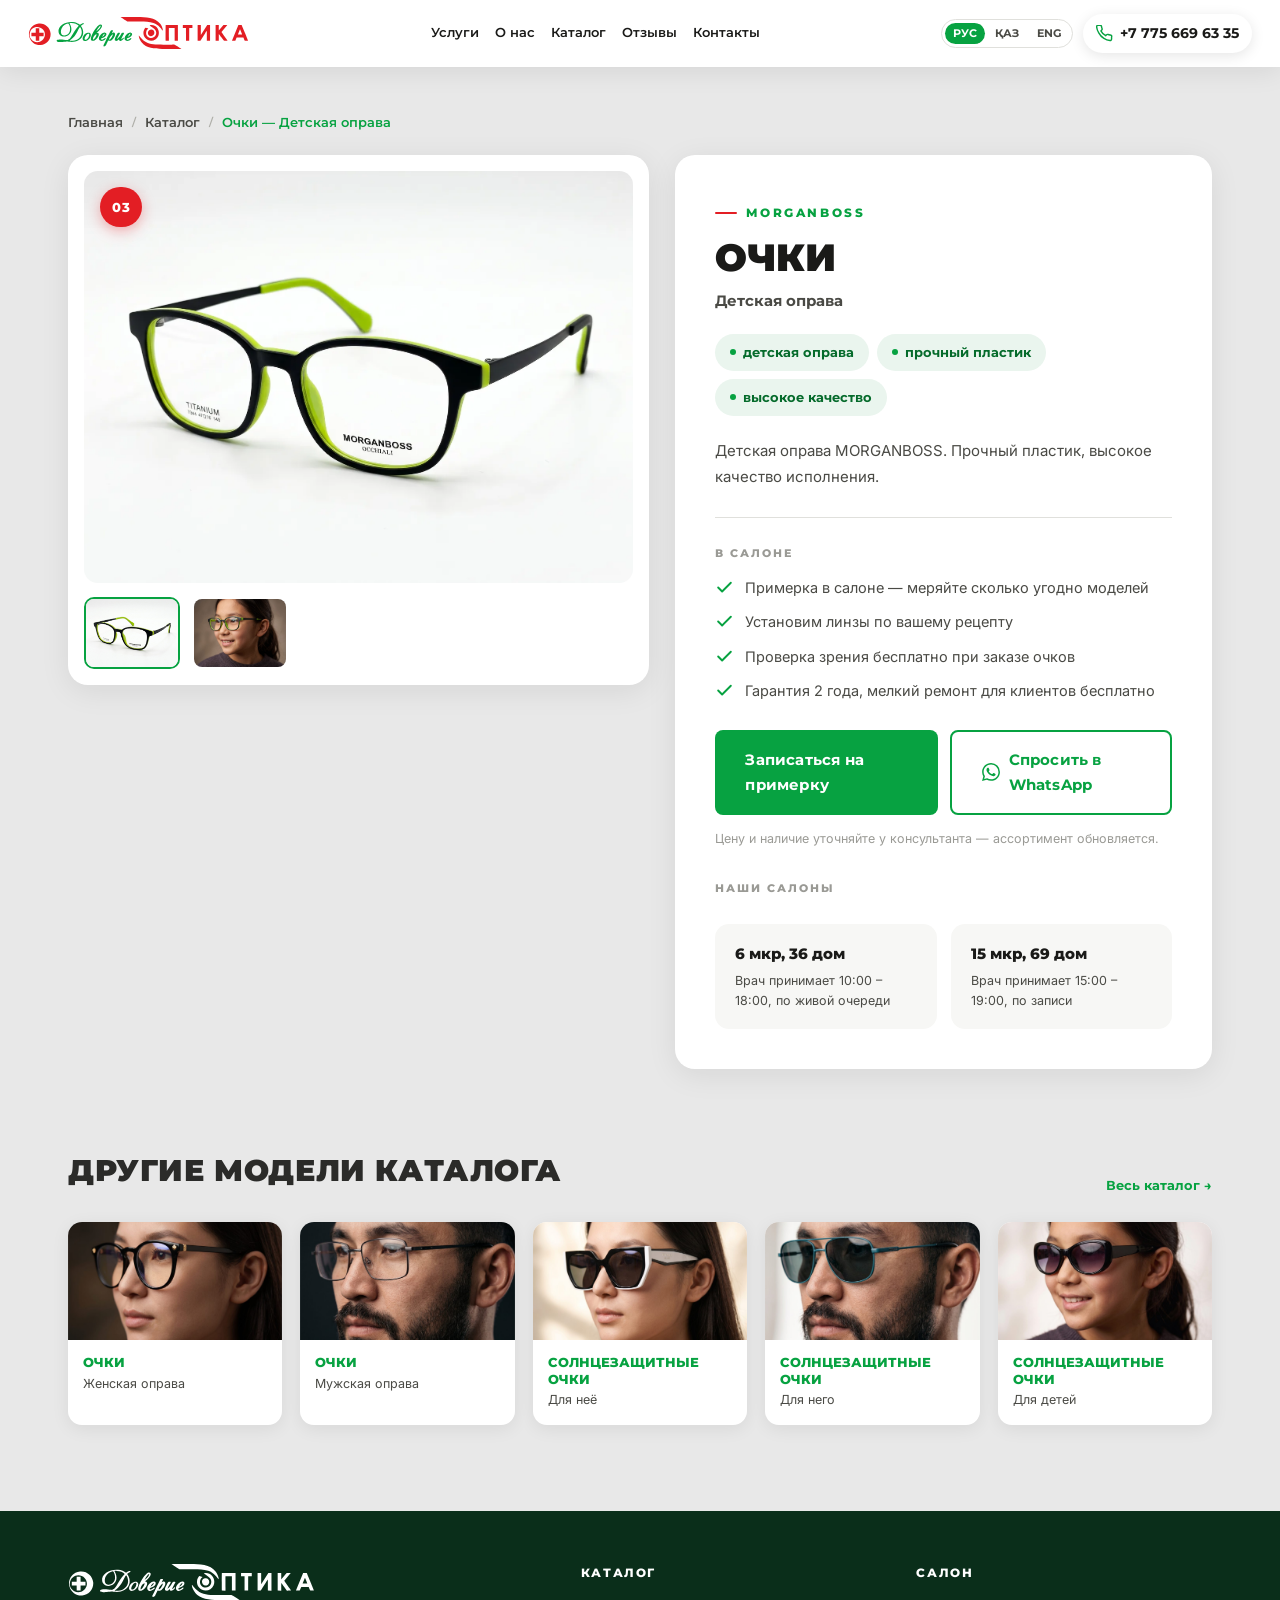
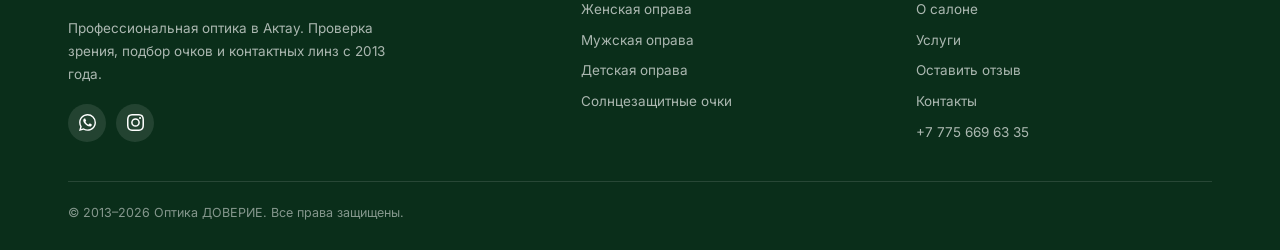
==== tovar/ochki-detskaya-oprava.html @ e2b60ebe "Отдельные страницы товара для первых шести карточек каталога В папке tovar/ шесть страниц: женская, " ====
<!DOCTYPE html>
<html lang="ru">
<head>
<meta charset="UTF-8">
<meta name="viewport" content="width=device-width, initial-scale=1.0">
<title>Очки — Детская оправа | Оптика ДОВЕРИЕ</title>
<meta name="description" content="Детская оправа MORGANBOSS в салонах оптики «ДОВЕРИЕ» в Актау.">
<link rel="preconnect" href="https://fonts.googleapis.com">
<link rel="preconnect" href="https://fonts.gstatic.com" crossorigin>
<link href="https://fonts.googleapis.com/css2?family=Montserrat:wght@400;600;700;800;900&family=Inter:wght@400;500;600&display=swap" rel="stylesheet">
<link rel="stylesheet" href="product.css">
<noscript><style>.rv{opacity:1;transform:none}</style></noscript>
</head>
<body>

<header class="hdr">
  <div class="con">
    <div class="hdr-in">
      <a href="../index.html" class="logo" aria-label="ДОВЕРИЕ — на главную"><img src="../img/logo.svg" alt="Оптика ДОВЕРИЕ"></a>
      <nav id="nav">
        <a href="../index.html#services">Услуги</a>
        <a href="../index.html#about">О нас</a>
        <a href="../index.html#catalog">Каталог</a>
        <a href="../index.html#reviews">Отзывы</a>
        <a href="../index.html#contact">Контакты</a>
        <a href="tel:+77756696335" class="nav-phone">+7 775 669 63 35</a>
        <a href="../index.html#contact" class="btn btn-p nav-cta">Записаться на приём</a>
        <div class="lang lang-nav"><button type="button" data-lang="ru">РУС</button><button type="button" data-lang="kk">ҚАЗ</button><button type="button" data-lang="en">ENG</button></div>
      </nav>
      <div class="hdr-rt">
        <div class="lang lang-top"><button type="button" data-lang="ru">РУС</button><button type="button" data-lang="kk">ҚАЗ</button><button type="button" data-lang="en">ENG</button></div>
        <a href="tel:+77756696335" class="hdr-phone"><svg viewBox="0 0 24 24" fill="none" stroke="currentColor" stroke-width="2" stroke-linecap="round" stroke-linejoin="round" aria-hidden="true"><path d="M22 16.92v3a2 2 0 01-2.18 2 19.79 19.79 0 01-8.63-3.07A19.5 19.5 0 013.9 11.07 19.79 19.79 0 01.86 2.47 2 2 0 012.83.5h3a2 2 0 012 1.72c.127.96.361 1.903.7 2.81a2 2 0 01-.45 2.11L6.91 8.37a16 16 0 006.72 6.72l1.23-1.23a2 2 0 012.11-.45c.907.339 1.85.573 2.81.7A2 2 0 0122 16.92z"/></svg><span>+7 775 669 63 35</span></a>
        <button class="burger" id="burger" aria-label="Открыть меню" aria-expanded="false" aria-controls="nav"><span></span><span></span><span></span></button>
      </div>
    </div>
  </div>
</header>
<div class="nav-ov" id="navOv" hidden></div>

<div class="bcrumb">
  <div class="con">
    <ol>
      <li><a href="../index.html">Главная</a></li>
      <li class="sep">/</li>
      <li><a href="../index.html#catalog">Каталог</a></li>
      <li class="sep">/</li>
      <li aria-current="page">Очки — Детская оправа</li>
    </ol>
  </div>
</div>

<section class="pr">
  <div class="con">
    <div class="pr-grid">

      <div class="pr-gal rv">
        <div class="pr-main" id="prMain">
          <span class="pr-badge">03</span>
          <picture><source type="image/webp" srcset="../img/pr-03.webp"><img src="../img/pr-03.jpg" alt="Очки — Детская оправа" loading="eager"></picture>
        </div>
        <div class="pr-thumbs">
          <button type="button" class="pr-thumb on" data-full="../img/pr-03.jpg" data-webp="../img/pr-03.webp" aria-label="Фото модели"><img src="../img/pr-03.jpg" alt="Фото модели"></button>
          <button type="button" class="pr-thumb" data-full="../img/cat-03.jpg" data-webp="" aria-label="Фото в образе"><img src="../img/cat-03.jpg" alt="Фото в образе"></button>
        </div>
      </div>

      <div class="pr-info rv d1">
        <span class="pr-brand">MORGANBOSS</span>
        <h1>Очки</h1>
        <div class="pr-sub">Детская оправа</div>
        <div class="pr-chips">
          <span class="pr-chip">детская оправа</span>
          <span class="pr-chip">прочный пластик</span>
          <span class="pr-chip">высокое качество</span>
        </div>
        <p class="pr-tx">Детская оправа MORGANBOSS. Прочный пластик, высокое качество исполнения.</p>

        <div class="pr-hr"></div>

        <div class="pr-lbl">В салоне</div>
        <ul class="pr-feats">
            <li><svg viewBox="0 0 24 24" fill="none" stroke="currentColor" stroke-width="2.4" stroke-linecap="round" stroke-linejoin="round" aria-hidden="true"><polyline points="20 6 9 17 4 12"/></svg><span>Примерка в салоне — меряйте сколько угодно моделей</span></li>
            <li><svg viewBox="0 0 24 24" fill="none" stroke="currentColor" stroke-width="2.4" stroke-linecap="round" stroke-linejoin="round" aria-hidden="true"><polyline points="20 6 9 17 4 12"/></svg><span>Установим линзы по вашему рецепту</span></li>
            <li><svg viewBox="0 0 24 24" fill="none" stroke="currentColor" stroke-width="2.4" stroke-linecap="round" stroke-linejoin="round" aria-hidden="true"><polyline points="20 6 9 17 4 12"/></svg><span>Проверка зрения бесплатно при заказе очков</span></li>
            <li><svg viewBox="0 0 24 24" fill="none" stroke="currentColor" stroke-width="2.4" stroke-linecap="round" stroke-linejoin="round" aria-hidden="true"><polyline points="20 6 9 17 4 12"/></svg><span>Гарантия 2 года, мелкий ремонт для клиентов бесплатно</span></li>
        </ul>

        <div class="pr-act">
          <a href="../index.html#contact" class="btn btn-p">Записаться на примерку</a>
          <a href="https://wa.me/77756696335?text=%D0%97%D0%B4%D1%80%D0%B0%D0%B2%D1%81%D1%82%D0%B2%D1%83%D0%B9%D1%82%D0%B5%21%20%D0%98%D0%BD%D1%82%D0%B5%D1%80%D0%B5%D1%81%D1%83%D0%B5%D1%82%20%D0%BF%D0%BE%D0%B7%D0%B8%D1%86%D0%B8%D1%8F%20%D0%B8%D0%B7%20%D0%BA%D0%B0%D1%82%D0%B0%D0%BB%D0%BE%D0%B3%D0%B0%3A%20%D0%9E%D1%87%D0%BA%D0%B8%20%E2%80%94%20%D0%94%D0%B5%D1%82%D1%81%D0%BA%D0%B0%D1%8F%20%D0%BE%D0%BF%D1%80%D0%B0%D0%B2%D0%B0%20%28MORGANBOSS%29." target="_blank" rel="noopener" class="btn btn-go"><svg viewBox="0 0 24 24" fill="currentColor" aria-hidden="true"><path d="M17.472 14.382c-.297-.149-1.758-.867-2.03-.967-.273-.099-.471-.148-.67.15-.197.297-.767.966-.94 1.164-.173.199-.347.223-.644.075-.297-.15-1.255-.463-2.39-1.475-.883-.788-1.48-1.761-1.653-2.059-.173-.297-.018-.458.13-.606.134-.133.298-.347.446-.52.149-.174.198-.298.298-.497.099-.198.05-.371-.025-.52-.075-.149-.669-1.612-.916-2.207-.242-.579-.487-.5-.669-.51-.173-.008-.371-.01-.57-.01-.198 0-.52.074-.792.372-.272.297-1.04 1.016-1.04 2.479 0 1.462 1.065 2.875 1.213 3.074.149.198 2.096 3.2 5.077 4.487.709.306 1.262.489 1.694.625.712.227 1.36.195 1.871.118.571-.085 1.758-.719 2.006-1.413.248-.694.248-1.289.173-1.413-.074-.124-.272-.198-.57-.347m-5.421 7.403h-.004a9.87 9.87 0 01-5.031-1.378l-.361-.214-3.741.982.998-3.648-.235-.374a9.86 9.86 0 01-1.51-5.26c.001-5.45 4.436-9.884 9.888-9.884 2.64 0 5.122 1.03 6.988 2.898a9.825 9.825 0 012.893 6.994c-.003 5.45-4.437 9.884-9.885 9.884m8.413-18.297A11.815 11.815 0 0012.05 0C5.495 0 .16 5.335.157 11.892c0 2.096.547 4.142 1.588 5.945L.057 24l6.305-1.654a11.882 11.882 0 005.683 1.448h.005c6.554 0 11.89-5.335 11.893-11.893a11.821 11.821 0 00-3.48-8.413z"/></svg>Спросить в WhatsApp</a>
        </div>
        <p class="pr-note">Цену и наличие уточняйте у консультанта — ассортимент обновляется.</p>

        <div class="pr-lbl" style="margin-top:30px">Наши салоны</div>
        <div class="pr-sal">
          <div class="pr-sal-c"><strong>6 мкр, 36 дом</strong><span>Врач принимает 10:00 – 18:00, по живой очереди</span></div>
          <div class="pr-sal-c"><strong>15 мкр, 69 дом</strong><span>Врач принимает 15:00 – 19:00, по записи</span></div>
        </div>
      </div>

    </div>
  </div>
</section>

<section class="more">
  <div class="con">
    <div class="more-hd rv">
      <h2>Другие модели каталога</h2>
      <a href="../index.html#catalog">Весь каталог →</a>
    </div>
    <div class="more-grid rv d1">
        <a class="more-card" href="ochki-zhenskaya-oprava.html">
          <div class="ph"><img src="../img/cat-01.jpg" alt="Очки — Женская оправа" loading="lazy"></div>
          <div class="bd"><h3>Очки</h3><p>Женская оправа</p></div>
        </a>
        <a class="more-card" href="ochki-muzhskaya-oprava.html">
          <div class="ph"><img src="../img/cat-02.jpg" alt="Очки — Мужская оправа" loading="lazy"></div>
          <div class="bd"><h3>Очки</h3><p>Мужская оправа</p></div>
        </a>
        <a class="more-card" href="solncezashchitnye-dlya-neyo.html">
          <div class="ph"><img src="../img/cat-04.jpg" alt="Солнцезащитные очки — Для неё" loading="lazy"></div>
          <div class="bd"><h3>Солнцезащитные очки</h3><p>Для неё</p></div>
        </a>
        <a class="more-card" href="solncezashchitnye-dlya-nego.html">
          <div class="ph"><img src="../img/cat-05.jpg" alt="Солнцезащитные очки — Для него" loading="lazy"></div>
          <div class="bd"><h3>Солнцезащитные очки</h3><p>Для него</p></div>
        </a>
        <a class="more-card" href="solncezashchitnye-dlya-detey.html">
          <div class="ph"><img src="../img/cat-06.jpg" alt="Солнцезащитные очки — Для детей" loading="lazy"></div>
          <div class="bd"><h3>Солнцезащитные очки</h3><p>Для детей</p></div>
        </a>
    </div>
  </div>
</section>

<footer class="ftr">
  <div class="con">
    <div class="ftr-in">
      <div class="ftr-brand">
        <img src="../img/logo-w.svg" alt="Оптика ДОВЕРИЕ">
        <p>Профессиональная оптика в Актау. Проверка зрения, подбор очков и контактных линз с 2013 года.</p>
        <div class="socials">
          <a href="https://wa.me/77756696335" target="_blank" rel="noopener" class="soc" aria-label="WhatsApp"><svg viewBox="0 0 24 24" fill="currentColor" aria-hidden="true"><path d="M17.472 14.382c-.297-.149-1.758-.867-2.03-.967-.273-.099-.471-.148-.67.15-.197.297-.767.966-.94 1.164-.173.199-.347.223-.644.075-.297-.15-1.255-.463-2.39-1.475-.883-.788-1.48-1.761-1.653-2.059-.173-.297-.018-.458.13-.606.134-.133.298-.347.446-.52.149-.174.198-.298.298-.497.099-.198.05-.371-.025-.52-.075-.149-.669-1.612-.916-2.207-.242-.579-.487-.5-.669-.51-.173-.008-.371-.01-.57-.01-.198 0-.52.074-.792.372-.272.297-1.04 1.016-1.04 2.479 0 1.462 1.065 2.875 1.213 3.074.149.198 2.096 3.2 5.077 4.487.709.306 1.262.489 1.694.625.712.227 1.36.195 1.871.118.571-.085 1.758-.719 2.006-1.413.248-.694.248-1.289.173-1.413-.074-.124-.272-.198-.57-.347m-5.421 7.403h-.004a9.87 9.87 0 01-5.031-1.378l-.361-.214-3.741.982.998-3.648-.235-.374a9.86 9.86 0 01-1.51-5.26c.001-5.45 4.436-9.884 9.888-9.884 2.64 0 5.122 1.03 6.988 2.898a9.825 9.825 0 012.893 6.994c-.003 5.45-4.437 9.884-9.885 9.884m8.413-18.297A11.815 11.815 0 0012.05 0C5.495 0 .16 5.335.157 11.892c0 2.096.547 4.142 1.588 5.945L.057 24l6.305-1.654a11.882 11.882 0 005.683 1.448h.005c6.554 0 11.89-5.335 11.893-11.893a11.821 11.821 0 00-3.48-8.413z"/></svg></a>
          <a href="https://www.instagram.com/optika.doverie/?hl=ru" target="_blank" rel="noopener" class="soc" aria-label="Instagram"><svg viewBox="0 0 24 24" fill="currentColor" aria-hidden="true"><path d="M12 2.163c3.204 0 3.584.012 4.85.07 3.252.148 4.771 1.691 4.919 4.919.058 1.265.069 1.645.069 4.849 0 3.205-.012 3.584-.069 4.849-.149 3.225-1.664 4.771-4.919 4.919-1.266.058-1.644.07-4.85.07-3.204 0-3.584-.012-4.849-.07-3.26-.149-4.771-1.699-4.919-4.92-.058-1.265-.07-1.644-.07-4.849 0-3.204.013-3.583.07-4.849.149-3.227 1.664-4.771 4.919-4.919 1.266-.057 1.645-.069 4.849-.069zM12 0C8.741 0 8.333.014 7.053.072 2.695.272 .273 2.69.073 7.052.014 8.333 0 8.741 0 12c0 3.259.014 3.668.072 4.948.2 4.358 2.618 6.78 6.98 6.98C8.333 23.986 8.741 24 12 24c3.259 0 3.668-.014 4.948-.072 4.354-.2 6.782-2.618 6.979-6.98.059-1.28.073-1.689.073-4.948 0-3.259-.014-3.667-.072-4.947-.196-4.354-2.617-6.78-6.979-6.98C15.668.014 15.259 0 12 0zm0 5.838a6.162 6.162 0 100 12.324 6.162 6.162 0 000-12.324zM12 16a4 4 0 110-8 4 4 0 010 8zm6.406-11.845a1.44 1.44 0 100 2.881 1.44 1.44 0 000-2.881z"/></svg></a>
        </div>
      </div>
      <div class="ftr-col">
        <h5>Каталог</h5>
        <ul>
          <li><a href="ochki-zhenskaya-oprava.html">Женская оправа</a></li>
          <li><a href="ochki-muzhskaya-oprava.html">Мужская оправа</a></li>
          <li><a href="ochki-detskaya-oprava.html">Детская оправа</a></li>
          <li><a href="solncezashchitnye-dlya-neyo.html">Солнцезащитные очки</a></li>
        </ul>
      </div>
      <div class="ftr-col">
        <h5>Салон</h5>
        <ul>
          <li><a href="../index.html#about">О салоне</a></li>
          <li><a href="../index.html#services">Услуги</a></li>
          <li><a href="../index.html#reviews">Оставить отзыв</a></li>
          <li><a href="../index.html#contact">Контакты</a></li>
          <li>+7 775 669 63 35</li>
        </ul>
      </div>
    </div>
    <div class="ftr-bot">
      <p>© 2013–2026 Оптика ДОВЕРИЕ. Все права защищены.</p>
    </div>
  </div>
</footer>

<script src="product.js"></script>
</body>
</html>
---- tovar/product.css ----
/* ========================================================================
   Страницы товара каталога «Оптика ДОВЕРИЕ».
   Палитра логотипа: зелёный ведущий, красный — только акцентом.
   Фон страницы серый как в каталоге, карточки белые.
   ===================================================================== */
*,*::before,*::after{box-sizing:border-box;margin:0;padding:0}
:root{
  --g:#07A241;--gd:#056B2B;--gl:#EAF5EE;
  --r:#E31E24;
  --w:#FFFFFF;--ow:#F7F7F5;--gray:#E8E8E8;
  --bd:#E0E0DC;--gm:#AEAEA8;
  --td:#1A1A18;--tm:#4A4A45;--tmu:#9A9A95;
  --fh:'Montserrat',system-ui,sans-serif;
  --fb:'Inter',system-ui,sans-serif;
  --tr:.3s ease;
}
html{scroll-behavior:smooth}
body{font-family:var(--fb);color:var(--td);background:var(--gray);line-height:1.7;overflow-x:hidden}
img{max-width:100%;display:block}
a{text-decoration:none;color:inherit}
.con{max-width:1200px;margin:0 auto;padding:0 28px}

/* ——— КНОПКИ ——— */
.btn{display:inline-flex;align-items:center;justify-content:center;gap:9px;padding:15px 30px;border-radius:8px;font-family:var(--fh);font-weight:700;font-size:15px;cursor:pointer;transition:var(--tr);border:none;letter-spacing:.2px}
.btn-p{background:var(--g);color:#fff}
.btn-p:hover{background:var(--gd);transform:translateY(-2px);box-shadow:0 8px 24px rgba(7,162,65,.3)}
.btn-go{background:#fff;color:var(--g);border:2px solid var(--g)}
.btn-go:hover{background:var(--g);color:#fff;transform:translateY(-2px)}
.btn svg{width:18px;height:18px;flex-shrink:0}

/* ——— ШАПКА ——— */
.hdr{position:fixed;top:0;left:0;right:0;z-index:200;padding:14px 0;background:#fff;box-shadow:0 3px 28px rgba(0,0,0,.09)}
.hdr .con{max-width:1340px}
.hdr-in{display:flex;align-items:center;justify-content:space-between;gap:20px}
.logo img{height:clamp(34px,3.4vw,48px);width:auto}
.hdr nav{display:flex;gap:26px;align-items:center}
.hdr nav .nav-phone,.hdr nav .nav-cta{display:none}
.hdr nav a{font-family:var(--fh);font-size:14px;font-weight:600;color:var(--td);transition:color var(--tr);position:relative;padding-bottom:3px}
.hdr nav a::after{content:'';position:absolute;bottom:0;left:0;right:0;height:2px;background:var(--g);transform:scaleX(0);transition:transform var(--tr);transform-origin:left}
.hdr nav a:hover::after{transform:scaleX(1)}
.hdr-rt{display:flex;align-items:center;gap:14px}
.hdr-phone{display:inline-flex;align-items:center;gap:9px;background:#fff;padding:9px 18px;border-radius:999px;box-shadow:0 3px 14px rgba(0,0,0,.1);font-family:var(--fh);font-size:15px;font-weight:700;color:var(--td);transition:box-shadow var(--tr)}
.hdr-phone svg{width:17px;height:17px;color:var(--g);flex-shrink:0}
.hdr-phone:hover{box-shadow:0 5px 20px rgba(0,0,0,.16)}
.hdr-phone:hover span{color:var(--g)}
.lang{display:inline-flex;gap:2px;background:#fff;border:1px solid var(--bd);border-radius:999px;padding:3px;flex-shrink:0}
.lang button{border:none;background:transparent;cursor:pointer;font-family:var(--fh);font-size:12px;font-weight:700;letter-spacing:.4px;color:var(--tm);padding:6px 11px;border-radius:999px;line-height:1;transition:background var(--tr),color var(--tr)}
.lang button:hover{color:var(--td)}
.lang button.on{background:var(--g);color:#fff}
.lang-nav{display:none}
.hdr-in>.logo{flex:0 0 auto}
.burger{display:none;flex-direction:column;justify-content:center;align-items:center;gap:4.5px;width:46px;height:46px;border:none;border-radius:50%;background:#fff;box-shadow:0 3px 14px rgba(0,0,0,.14);cursor:pointer}
.burger span{width:20px;height:2.5px;background:var(--g);border-radius:2px;transition:transform .3s}
.burger.on span:nth-child(1){transform:translateY(7px) rotate(45deg)}
.burger.on span:nth-child(2){opacity:0}
.burger.on span:nth-child(3){transform:translateY(-7px) rotate(-45deg)}
.nav-ov{position:fixed;inset:0;background:rgba(0,0,0,.45);opacity:0;pointer-events:none;transition:opacity .3s;z-index:380}
.nav-ov.on{opacity:1;pointer-events:auto}

@media(min-width:901px) and (max-width:1300px){
  .hdr nav{gap:16px}
  .hdr nav a{font-size:13px}
  .hdr-rt{gap:10px}
  .lang button{padding:5px 8px;font-size:11px;letter-spacing:0}
  .hdr-phone{padding:8px 13px;font-size:13.5px;gap:7px}
  .logo img{height:34px}
}
@media(min-width:901px) and (max-width:1080px){
  .hdr-phone span{display:none}
  .hdr-phone{padding:10px}
}

/* ——— ХЛЕБНЫЕ КРОШКИ ——— */
.bcrumb{padding:calc(clamp(68px,7vw,86px) + 26px) 0 0}
.bcrumb ol{display:flex;flex-wrap:wrap;align-items:center;gap:9px;list-style:none;font-family:var(--fh);font-size:12.5px;font-weight:600;color:var(--tmu)}
.bcrumb a{color:var(--tm);transition:color var(--tr)}
.bcrumb a:hover{color:var(--g)}
.bcrumb .sep{color:var(--gm);font-size:11px}
.bcrumb [aria-current]{color:var(--g)}

/* ——— ТОВАР ——— */
.pr{padding:22px 0 76px}
.pr-grid{display:grid;grid-template-columns:1.04fr .96fr;gap:26px;align-items:start}

/* галерея */
.pr-gal{background:#fff;border-radius:20px;padding:16px;box-shadow:0 6px 30px rgba(0,0,0,.08);position:sticky;top:96px}
.pr-main{position:relative;border-radius:14px;overflow:hidden;background:#fff;aspect-ratio:4/3}
.pr-main img{width:100%;height:100%;object-fit:cover;transition:transform .6s cubic-bezier(.2,.6,.2,1)}
.pr-main:hover img{transform:scale(1.045)}
.pr-badge{position:absolute;left:16px;top:16px;min-width:40px;height:40px;padding:0 12px;border-radius:999px;background:var(--r);color:#fff;font-family:var(--fh);font-size:13px;font-weight:800;letter-spacing:.5px;display:flex;align-items:center;justify-content:center;z-index:2;box-shadow:0 4px 14px rgba(227,30,36,.34)}
.pr-thumbs{display:flex;gap:12px;margin-top:14px}
.pr-thumb{flex:0 0 96px;height:72px;border-radius:10px;overflow:hidden;border:2px solid transparent;background:none;padding:0;cursor:pointer;transition:border-color var(--tr),transform var(--tr)}
.pr-thumb img{width:100%;height:100%;object-fit:cover}
.pr-thumb:hover{transform:translateY(-2px)}
.pr-thumb.on{border-color:var(--g)}

/* карточка описания */
.pr-info{background:#fff;border-radius:20px;padding:40px;box-shadow:0 6px 30px rgba(0,0,0,.08)}
.pr-brand{display:inline-flex;align-items:center;gap:9px;font-family:var(--fh);font-size:12px;font-weight:800;letter-spacing:2.6px;text-transform:uppercase;color:var(--g);margin-bottom:14px}
.pr-brand::before{content:'';width:22px;height:2px;background:var(--r);border-radius:2px}
.pr-info h1{font-family:var(--fh);font-size:clamp(26px,3.1vw,38px);font-weight:900;line-height:1.12;text-transform:uppercase;letter-spacing:.4px;color:var(--td)}
.pr-sub{font-family:var(--fh);font-size:15px;font-weight:700;color:var(--tm);margin-top:8px}
.pr-chips{display:flex;flex-wrap:wrap;gap:8px;margin-top:20px}
.pr-chip{display:inline-flex;align-items:center;gap:7px;padding:8px 15px;border-radius:999px;background:var(--gl);font-family:var(--fh);font-size:12.5px;font-weight:700;color:var(--gd)}
.pr-chip::before{content:'';width:6px;height:6px;border-radius:50%;background:var(--g)}
.pr-tx{font-size:15px;color:var(--tm);line-height:1.75;margin-top:22px}
.pr-hr{height:1px;background:var(--bd);margin:26px 0}
.pr-lbl{font-family:var(--fh);font-size:11px;font-weight:800;letter-spacing:2px;text-transform:uppercase;color:var(--tmu);margin-bottom:14px}
.pr-feats{list-style:none;display:flex;flex-direction:column;gap:11px}
.pr-feats li{display:flex;gap:11px;font-size:14.5px;color:var(--tm);line-height:1.6}
.pr-feats svg{width:19px;height:19px;flex-shrink:0;margin-top:2px;color:var(--g)}
.pr-feats li span{flex:1}
.pr-act{display:flex;flex-wrap:wrap;gap:12px;margin-top:28px}
.pr-act .btn{flex:1 1 210px}
.pr-note{font-size:12.5px;color:var(--tmu);margin-top:14px;line-height:1.6}

/* салоны под карточкой */
.pr-sal{display:grid;grid-template-columns:1fr 1fr;gap:14px;margin-top:26px}
.pr-sal-c{background:var(--ow);border-radius:14px;padding:18px 20px}
.pr-sal-c strong{display:block;font-family:var(--fh);font-size:14.5px;font-weight:800;margin-bottom:5px}
.pr-sal-c span{display:block;font-size:12.5px;color:var(--tm);line-height:1.6}

/* ——— ДРУГИЕ МОДЕЛИ ——— */
.more{padding:0 0 86px}
.more-hd{display:flex;align-items:flex-end;justify-content:space-between;gap:20px;margin-bottom:26px;flex-wrap:wrap}
.more-hd h2{font-family:var(--fh);font-size:clamp(21px,2.4vw,30px);font-weight:900;text-transform:uppercase;letter-spacing:.6px;color:#2B2B29}
.more-hd a{font-family:var(--fh);font-size:13px;font-weight:700;color:var(--g);display:inline-flex;align-items:center;gap:7px}
.more-hd a:hover{color:var(--gd)}
.more-grid{display:grid;grid-template-columns:repeat(5,1fr);gap:18px}
.more-card{background:#fff;border-radius:14px;overflow:hidden;box-shadow:0 4px 18px rgba(0,0,0,.07);transition:transform .3s,box-shadow .3s;display:flex;flex-direction:column}
.more-card:hover{transform:translateY(-6px);box-shadow:0 16px 40px rgba(0,0,0,.14)}
.more-card .ph{height:118px;overflow:hidden}
.more-card .ph img{width:100%;height:100%;object-fit:cover;transition:transform .5s}
.more-card:hover .ph img{transform:scale(1.07)}
.more-card .bd{padding:14px 15px 16px}
.more-card h3{font-family:var(--fh);font-size:13px;font-weight:800;text-transform:uppercase;color:var(--g);line-height:1.25;margin-bottom:4px}
.more-card p{font-size:12.5px;color:var(--tm);line-height:1.45}

/* ——— ФУТЕР ——— */
.ftr{background:#0A2E1A;color:#fff;padding:52px 0 26px}
.ftr-in{display:grid;grid-template-columns:1.6fr 1fr 1fr;gap:40px}
.ftr-brand img{height:38px;width:auto;margin-bottom:16px}
.ftr-brand p{font-size:13.5px;color:rgba(255,255,255,.66);line-height:1.7;max-width:330px}
.socials{display:flex;gap:10px;margin-top:18px}
.soc{width:38px;height:38px;border-radius:50%;background:rgba(255,255,255,.1);display:flex;align-items:center;justify-content:center;transition:var(--tr)}
.soc:hover{background:var(--g);transform:translateY(-3px)}
.soc svg{width:17px;height:17px;fill:#fff}
.ftr-col h5{font-family:var(--fh);font-size:12px;font-weight:800;letter-spacing:1.6px;text-transform:uppercase;margin-bottom:16px}
.ftr-col ul{list-style:none;display:flex;flex-direction:column;gap:9px}
.ftr-col a,.ftr-col li{font-size:13.5px;color:rgba(255,255,255,.66);transition:color var(--tr);line-height:1.6}
.ftr-col a:hover{color:#fff}
.ftr-bot{margin-top:38px;padding-top:20px;border-top:1px solid rgba(255,255,255,.12);font-size:12.5px;color:rgba(255,255,255,.5);display:flex;justify-content:space-between;gap:14px;flex-wrap:wrap}

/* ——— ПОЯВЛЕНИЕ ——— */
.rv{opacity:0;transform:translateY(32px);transition:opacity .7s ease,transform .7s ease}
.rv.on{opacity:1;transform:translateY(0)}
.d1{transition-delay:.08s}.d2{transition-delay:.16s}

/* ——— АДАПТИВ ——— */
@media(max-width:1100px){
  .more-grid{grid-template-columns:repeat(3,1fr)}
}
@media(max-width:980px){
  .pr-grid{grid-template-columns:1fr;gap:20px}
  .pr-gal{position:static}
  .pr-info{padding:30px 24px}
}
@media(max-width:900px){
  .con{padding:0 18px}
  .hdr nav{position:fixed;top:0;right:0;bottom:0;left:auto;width:min(80vw,310px);transform:translateX(104%);background:#fff;flex-direction:column;align-items:stretch;gap:0;padding:86px 24px 28px;box-shadow:-10px 0 40px rgba(0,0,0,.16);transition:transform .35s cubic-bezier(.4,0,.2,1);z-index:400;overflow-y:auto}
  .hdr nav.on{transform:translateX(0)}
  .hdr nav a{font-size:17px;padding:15px 2px;border-bottom:1px solid var(--bd)}
  .hdr nav a::after{display:none}
  .hdr nav .nav-phone{margin-top:22px;font-family:var(--fh);font-size:19px;font-weight:800;color:var(--g);border:none;padding:0}
  .hdr nav .nav-phone{display:block}
  .hdr nav .nav-cta{display:inline-flex;margin-top:16px;border:none;justify-content:center}
  .hdr-phone{display:none}
  .burger{display:flex}
  .lang-nav{display:inline-flex;margin-top:20px;align-self:flex-start}
  .lang-top{display:none}
  body.nav-open{overflow:hidden}
  .pr{padding:16px 0 52px}
  .more{padding-bottom:56px}
  .more-grid{grid-template-columns:repeat(2,1fr);gap:14px}
  .ftr-in{grid-template-columns:1fr;gap:26px;text-align:center}
  .ftr-brand img{margin-left:auto;margin-right:auto}
  .ftr-brand p{margin-left:auto;margin-right:auto}
  .socials{justify-content:center}
  .ftr-col ul{align-items:center}
  .ftr-bot{justify-content:center;text-align:center}
}
@media(max-width:600px){
  .pr-gal{padding:10px;border-radius:16px}
  .pr-info{padding:26px 20px;border-radius:16px}
  .pr-main{aspect-ratio:1/1}
  .pr-thumb{flex:0 0 76px;height:58px}
  .pr-act .btn{flex:1 1 100%}
  .pr-sal{grid-template-columns:1fr}
  .bcrumb ol{font-size:11.5px;gap:6px}
}
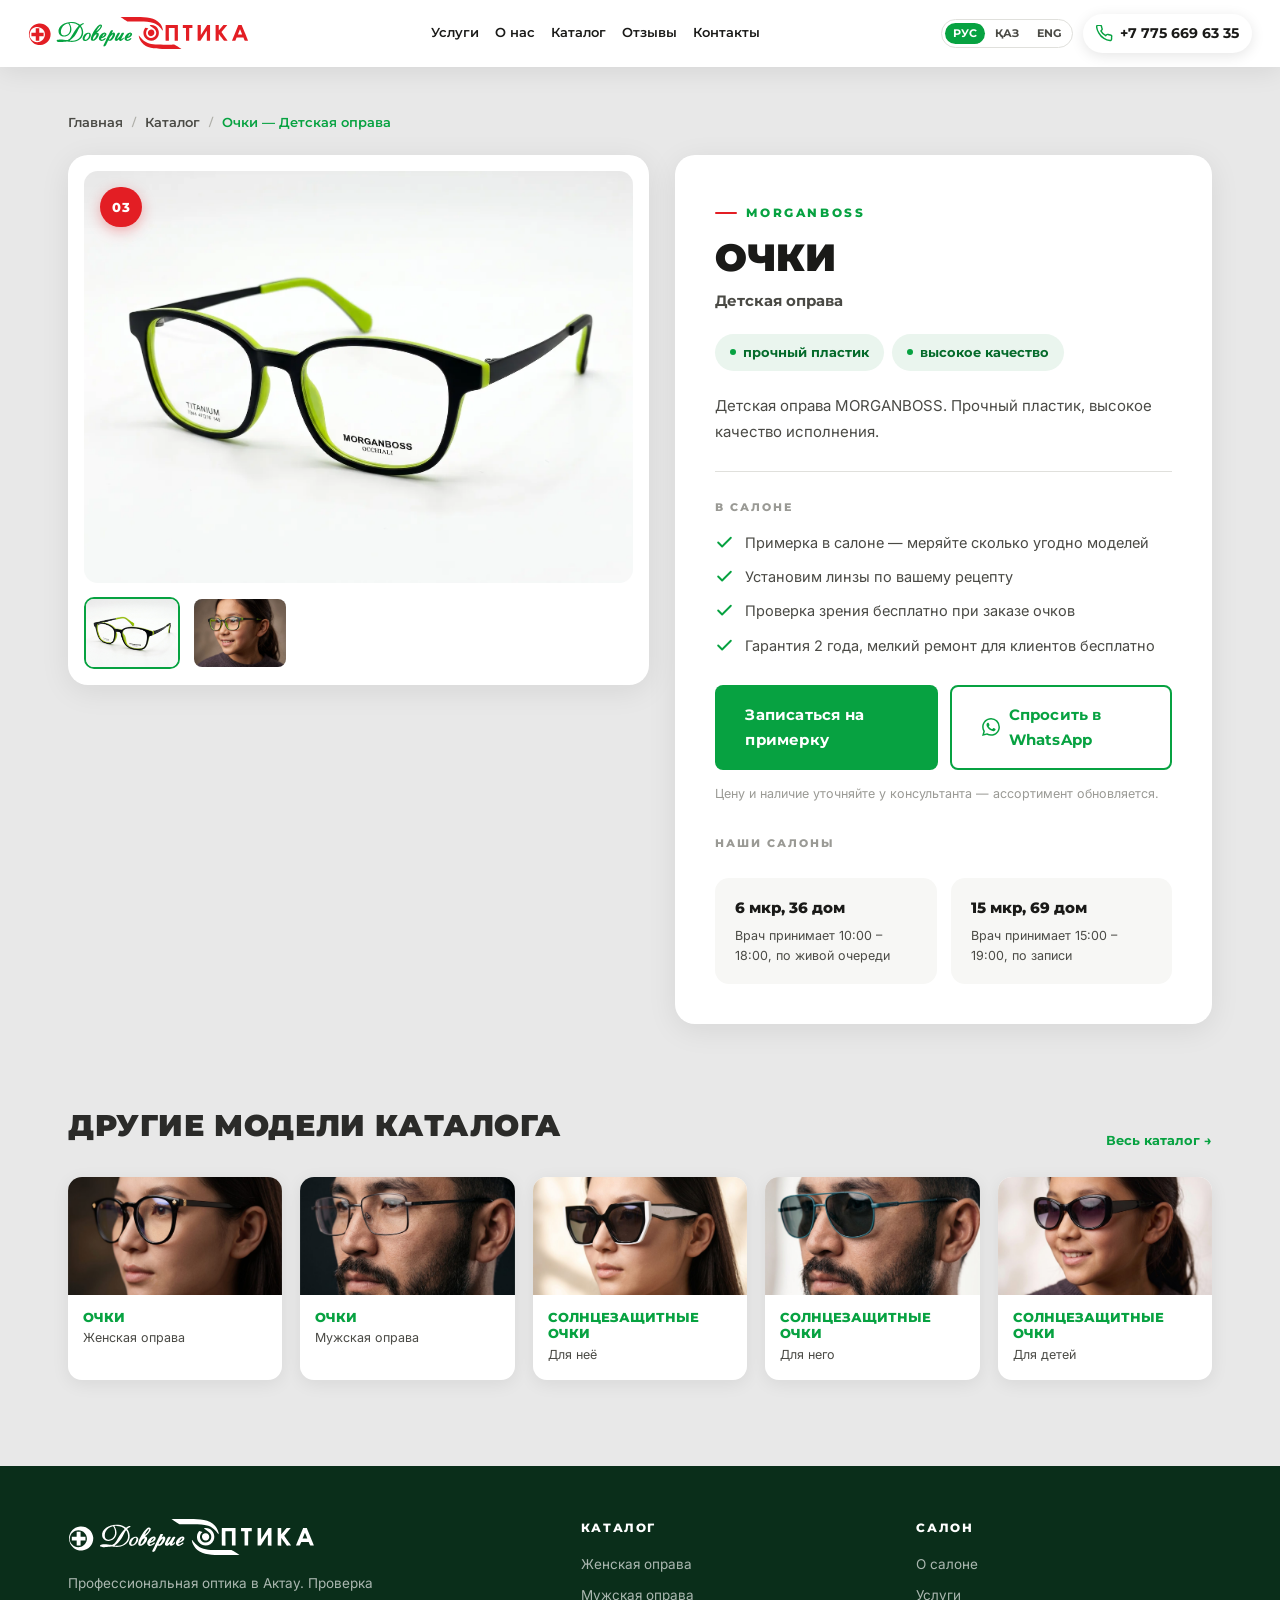
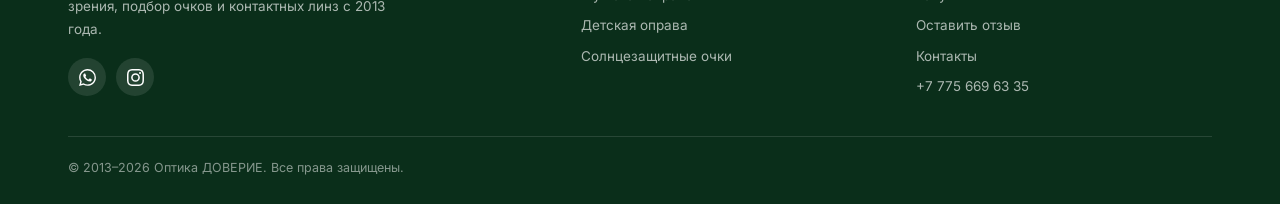
==== commit f65d7d92: "Убрать чип, дублирующий подзаголовок, на страницах товара На страницах оправ ушли «женская / мужская" ====
--- a/tovar/ochki-detskaya-oprava.html
+++ b/tovar/ochki-detskaya-oprava.html
@@ -69,7 +69,6 @@
         <h1>Очки</h1>
         <div class="pr-sub">Детская оправа</div>
         <div class="pr-chips">
-          <span class="pr-chip">детская оправа</span>
           <span class="pr-chip">прочный пластик</span>
           <span class="pr-chip">высокое качество</span>
         </div>
